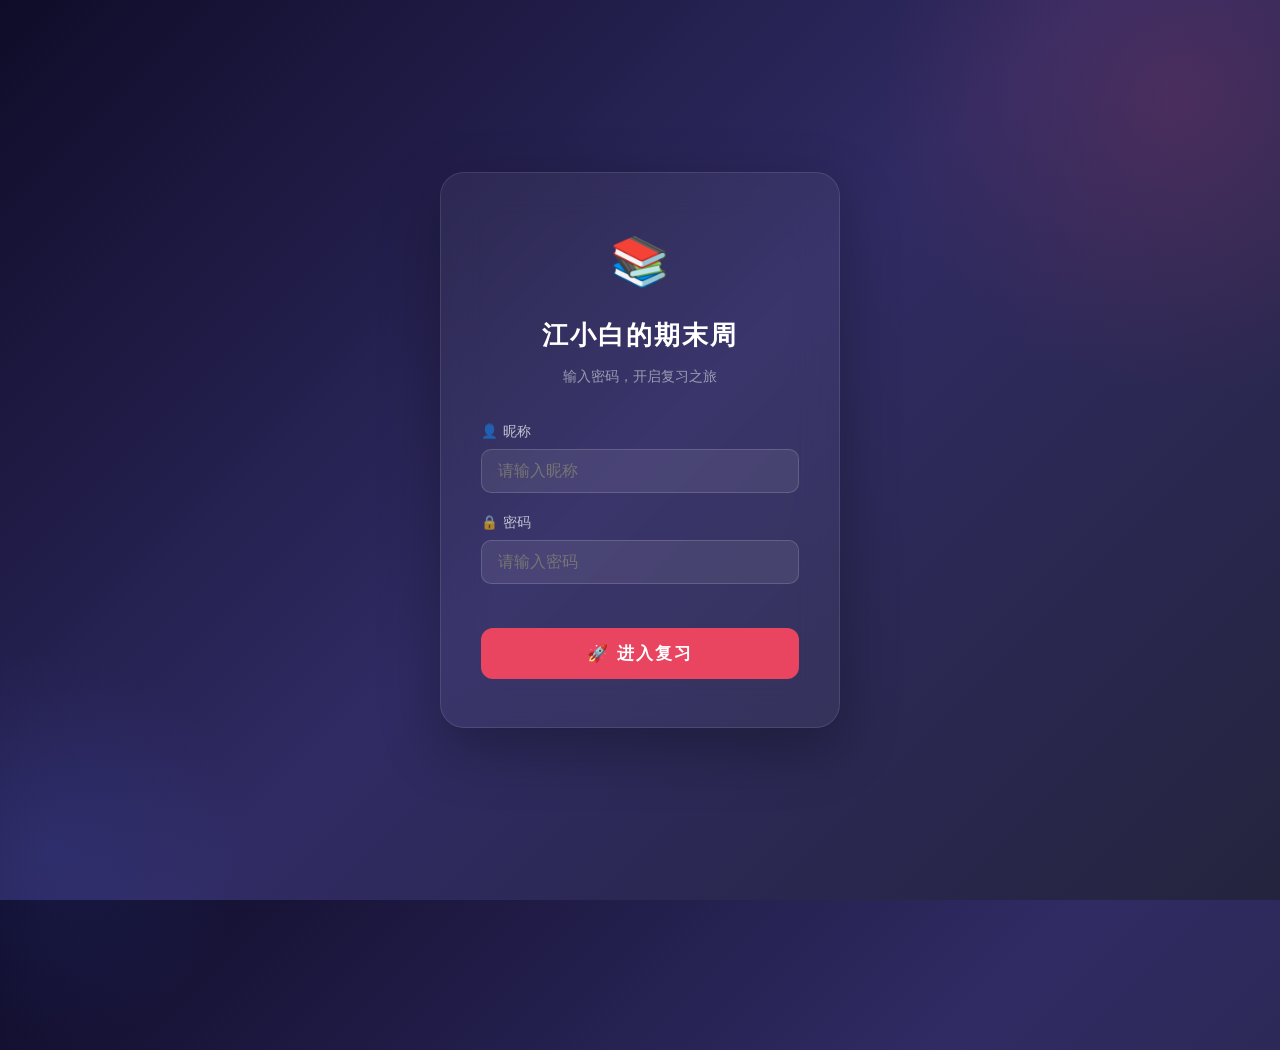
==== login.html @ a962de4c "添加登录页、手机平板自适应、炫酷过渡动画" ====
<!DOCTYPE html>
<html lang="zh-CN">
<head>
<meta charset="UTF-8">
<meta name="viewport" content="width=device-width, initial-scale=1.0">
<title>登录 · 江小白的期末周</title>
<link rel="stylesheet" href="css/style.css">
</head>
<body class="login-page">

<div class="login-card">
  <div class="login-icon">📚</div>
  <h2>江小白的期末周</h2>
  <p class="login-sub">输入密码，开启复习之旅</p>

  <div class="input-group">
    <label>👤 昵称</label>
    <input type="text" id="nickname" placeholder="请输入昵称" autocomplete="off">
  </div>
  <div class="input-group">
    <label>🔒 密码</label>
    <input type="password" id="password" placeholder="请输入密码">
  </div>

  <div class="error-msg" id="errorMsg"></div>

  <button class="login-btn" id="loginBtn" onclick="doLogin()">🚀 进入复习</button>
</div>

<!-- 过渡动画层 -->
<div class="login-overlay" id="overlay" style="display:none;">
  <div class="spark-container" id="sparkContainer"></div>
  <div class="welcome-text" id="welcomeText"></div>
  <div class="loading-ring"></div>
</div>

<script>
function doLogin() {
  const nickname = document.getElementById('nickname').value.trim();
  const password = document.getElementById('password').value;
  const errorMsg = document.getElementById('errorMsg');
  const btn = document.getElementById('loginBtn');

  if (nickname !== '江小白') {
    errorMsg.textContent = '昵称不正确哦～';
    return;
  }
  if (password !== 'jxb123') {
    errorMsg.textContent = '密码错误，再想想～';
    return;
  }

  // 登录成功
  errorMsg.textContent = '';
  btn.disabled = true;
  btn.textContent = '✓ 验证通过';

  // 启动过渡动画
  const overlay = document.getElementById('overlay');
  const welcomeText = document.getElementById('welcomeText');
  const sparkContainer = document.getElementById('sparkContainer');

  overlay.style.display = 'flex';
  welcomeText.textContent = '欢迎回来，江小白 ✨';

  // 生成粒子
  for (let i = 0; i < 40; i++) {
    const spark = document.createElement('span');
    spark.className = 'spark';
    spark.style.left = '50%';
    spark.style.top = '50%';
    spark.style.setProperty('--dx', (Math.random() - 0.5) * 400 + 'px');
    spark.style.setProperty('--dy', (Math.random() - 0.5) * 400 + 'px');
    spark.style.animationDelay = Math.random() * 0.6 + 's';
    spark.style.background = ['#e94560','#4a6cf7','#f59e0b','#10b981','#8b5cf6'][Math.floor(Math.random()*5)];
    sparkContainer.appendChild(spark);
  }

  // 延迟后跳转
  setTimeout(() => {
    overlay.style.opacity = '0';
    overlay.style.transition = 'opacity 0.5s';
    setTimeout(() => {
      sessionStorage.setItem('jxb_logged_in', 'true');
      window.location.href = 'index.html';
    }, 500);
  }, 2200);
}

// 回车登录
document.getElementById('password').addEventListener('keydown', function(e) {
  if (e.key === 'Enter') doLogin();
});
document.getElementById('nickname').addEventListener('keydown', function(e) {
  if (e.key === 'Enter') document.getElementById('password').focus();
});
</script>

</body>
</html>
---- css/style.css ----
/* ========================================
   江小白的期末周 — 全局样式
   ======================================== */

:root {
  --bg: #f0f2f5;
  --card: #ffffff;
  --text: #333;
  --muted: #888;
  --primary: #1a1a2e;
  --accent: #e94560;
  --accent-light: #ff6b81;
  --blue: #4a6cf7;
  --blue-light: #eef1ff;
  --green: #10b981;
  --green-light: #ecfdf5;
  --orange: #f59e0b;
  --orange-light: #fffbeb;
  --purple: #8b5cf6;
  --border: #e5e7eb;
  --shadow: 0 4px 24px rgba(0,0,0,0.06);
  --shadow-hover: 0 12px 40px rgba(0,0,0,0.12);
  --radius: 16px;
  --radius-sm: 10px;
}

/* ---------- Reset ---------- */
*, *::before, *::after { margin: 0; padding: 0; box-sizing: border-box; }

body {
  font-family: -apple-system, BlinkMacSystemFont, "Microsoft YaHei", "PingFang SC", "Segoe UI", sans-serif;
  background: var(--bg);
  color: var(--text);
  line-height: 1.7;
  min-height: 100vh;
}

a { color: inherit; text-decoration: none; }

/* ---------- 通用导航栏 ---------- */
.navbar {
  background: var(--primary);
  color: #fff;
  padding: 0 40px;
  height: 64px;
  display: flex;
  align-items: center;
  justify-content: space-between;
  position: sticky;
  top: 0;
  z-index: 100;
  box-shadow: 0 2px 16px rgba(0,0,0,0.15);
}
.navbar .logo {
  font-size: 1.3em;
  font-weight: 700;
  letter-spacing: 2px;
  display: flex;
  align-items: center;
  gap: 10px;
}
.navbar .logo .icon { font-size: 1.5em; }
.navbar .back-btn {
  background: rgba(255,255,255,0.12);
  color: #fff;
  border: 1px solid rgba(255,255,255,0.2);
  padding: 8px 18px;
  border-radius: 8px;
  font-size: 0.9em;
  cursor: pointer;
  transition: all 0.25s;
  display: flex;
  align-items: center;
  gap: 6px;
}
.navbar .back-btn:hover { background: rgba(255,255,255,0.2); }

/* ---------- 首页 — Hero ---------- */
.hero {
  text-align: center;
  padding: 60px 20px 40px;
  background: linear-gradient(135deg, #1a1a2e 0%, #16213e 50%, #0f3460 100%);
  color: #fff;
  position: relative;
  overflow: hidden;
}
.hero::before {
  content: '';
  position: absolute;
  top: -60px; right: -60px;
  width: 260px; height: 260px;
  background: rgba(233,68,96,0.15);
  border-radius: 50%;
}
.hero::after {
  content: '';
  position: absolute;
  bottom: -40px; left: -40px;
  width: 180px; height: 180px;
  background: rgba(74,108,247,0.12);
  border-radius: 50%;
}
.hero h1 {
  font-size: 2.8em;
  font-weight: 800;
  letter-spacing: 4px;
  position: relative;
  z-index: 1;
}
.hero .subtitle {
  font-size: 1.15em;
  color: rgba(255,255,255,0.7);
  margin-top: 10px;
  position: relative;
  z-index: 1;
  letter-spacing: 1px;
}
.hero .badge-row {
  margin-top: 20px;
  display: flex;
  justify-content: center;
  gap: 12px;
  flex-wrap: wrap;
  position: relative;
  z-index: 1;
}
.hero .badge {
  background: rgba(255,255,255,0.1);
  border: 1px solid rgba(255,255,255,0.2);
  padding: 6px 16px;
  border-radius: 20px;
  font-size: 0.9em;
  color: rgba(255,255,255,0.85);
  backdrop-filter: blur(4px);
}

/* ---------- 科目列表 ---------- */
.container { max-width: 1000px; margin: 0 auto; padding: 0 24px; }
.section-title {
  font-size: 1.4em;
  font-weight: 700;
  margin: 44px 0 20px;
  display: flex;
  align-items: center;
  gap: 10px;
}
.section-title .dot {
  width: 8px; height: 8px;
  background: var(--accent);
  border-radius: 50%;
}

/* 列表表头 */
.list-header {
  display: grid;
  grid-template-columns: 60px 1fr 200px 120px;
  gap: 16px;
  padding: 14px 20px;
  font-size: 0.85em;
  font-weight: 700;
  color: var(--muted);
  text-transform: uppercase;
  letter-spacing: 0.5px;
  border-bottom: 2px solid var(--border);
}

/* 列表行 */
.subject-list {
  list-style: none;
  margin-bottom: 48px;
}

.subject-item {
  display: grid;
  grid-template-columns: 60px 1fr 200px 120px;
  gap: 16px;
  align-items: center;
  padding: 18px 20px;
  background: var(--card);
  border-bottom: 1px solid var(--border);
  transition: all 0.2s;
  text-decoration: none;
  color: inherit;
}
.subject-item:hover {
  background: #fafbfc;
  box-shadow: inset 3px 0 0 var(--accent);
}
.subject-item.disabled {
  opacity: 0.45;
  pointer-events: none;
  cursor: default;
}
.subject-item.disabled:hover {
  background: var(--card);
  box-shadow: none;
}

.subject-item .seq {
  font-size: 1.2em;
  font-weight: 800;
  color: var(--muted);
}
.subject-item .seq.done { color: var(--green); }

.subject-item .info h3 {
  font-size: 1.05em;
  font-weight: 700;
  margin-bottom: 4px;
  display: flex;
  align-items: center;
  gap: 8px;
}
.subject-item .info h3 .icon { font-size: 1.2em; }
.subject-item .info .desc {
  font-size: 0.84em;
  color: var(--muted);
  line-height: 1.5;
}
.subject-item .tags {
  display: flex;
  flex-wrap: wrap;
  gap: 5px;
}
.subject-item .tag {
  font-size: 0.75em;
  padding: 3px 10px;
  border-radius: 14px;
  background: #f3f4f6;
  color: #666;
  white-space: nowrap;
}
.subject-item .action .btn {
  display: inline-block;
  padding: 8px 18px;
  border-radius: 8px;
  font-size: 0.85em;
  font-weight: 600;
  cursor: pointer;
  border: none;
  transition: all 0.2s;
  white-space: nowrap;
}
.btn-primary {
  background: var(--accent);
  color: #fff;
}
.btn-primary:hover { background: #d63850; }
.btn-disabled {
  background: #e5e7eb;
  color: #999;
  cursor: not-allowed;
}

/* ---------- 页脚 ---------- */
.footer {
  text-align: center;
  padding: 32px;
  color: var(--muted);
  font-size: 0.85em;
  border-top: 1px solid var(--border);
  margin-top: 24px;
}

/* ========== 详情页布局 ========== */
.detail-layout { display: flex; min-height: calc(100vh - 64px); }

/* 侧边栏 */
.sidebar {
  width: 260px;
  background: #fff;
  border-right: 1px solid var(--border);
  padding: 24px 16px;
  position: sticky;
  top: 64px;
  height: calc(100vh - 64px);
  overflow-y: auto;
  flex-shrink: 0;
}
.sidebar h4 {
  font-size: 0.85em;
  text-transform: uppercase;
  letter-spacing: 1px;
  color: var(--muted);
  margin-bottom: 12px;
}
.sidebar a {
  display: block;
  padding: 7px 12px;
  border-radius: 6px;
  font-size: 0.9em;
  color: #555;
  transition: all 0.15s;
  margin-bottom: 2px;
}
.sidebar a:hover, .sidebar a.active {
  background: var(--blue-light);
  color: var(--blue);
  font-weight: 600;
}

/* 正文区 */
.content {
  flex: 1;
  max-width: 900px;
  padding: 40px 48px;
  background: #fff;
  min-height: 100vh;
}
.content h1 {
  font-size: 2em;
  border-bottom: 3px solid var(--accent);
  padding-bottom: 12px;
  margin-bottom: 12px;
}
.content h2 {
  font-size: 1.4em;
  margin: 40px 0 16px;
  padding-bottom: 8px;
  border-bottom: 1px solid var(--border);
}
.content h3 { font-size: 1.15em; margin: 28px 0 10px; color: #0f3460; }
.content h4 { margin: 18px 0 8px; }
.content p { margin: 8px 0; }
.content ul, .content ol { padding-left: 24px; margin: 8px 0; }
.content li { margin: 3px 0; }
.content strong { color: #000; }

/* 表格 */
.content table {
  width: 100%;
  border-collapse: collapse;
  margin: 14px 0 20px;
  font-size: 0.93em;
}
.content th {
  background: #1a1a2e;
  color: #fff;
  padding: 10px 14px;
  text-align: left;
  font-weight: 600;
}
.content td {
  padding: 8px 14px;
  border-bottom: 1px solid var(--border);
}
.content tr:nth-child(even) td { background: #f8f9fa; }

/* 代码 */
.content code {
  background: #f0f0f0;
  padding: 2px 7px;
  border-radius: 3px;
  font-family: "Cascadia Code", "Fira Code", Consolas, monospace;
  font-size: 0.88em;
  color: #d63384;
}
.content pre {
  background: #1e1e2e;
  color: #cdd6f4;
  padding: 18px 22px;
  border-radius: 10px;
  overflow-x: auto;
  margin: 14px 0 22px;
  line-height: 1.6;
  font-size: 0.88em;
}
.content pre code { background: none; padding: 0; color: inherit; }

.content blockquote {
  border-left: 4px solid var(--accent);
  background: #fef5f7;
  padding: 12px 18px;
  margin: 18px 0;
  color: #666;
  font-size: 0.93em;
  border-radius: 0 8px 8px 0;
}

/* 回到顶部 */
.back-top {
  position: fixed;
  bottom: 30px; right: 30px;
  width: 44px; height: 44px;
  background: var(--accent);
  color: #fff;
  border: none;
  border-radius: 50%;
  cursor: pointer;
  font-size: 1.2em;
  box-shadow: 0 4px 14px rgba(233,68,96,0.4);
  z-index: 200;
  display: none;
  align-items: center;
  justify-content: center;
  transition: transform 0.2s;
}
.back-top.show { display: flex; }
.back-top:hover { transform: scale(1.1); }

/* ========== 登录页 ========== */
.login-page {
  min-height: 100vh;
  display: flex;
  align-items: center;
  justify-content: center;
  background: linear-gradient(135deg, #0f0c29, #302b63, #24243e);
  font-family: -apple-system, BlinkMacSystemFont, "Microsoft YaHei", sans-serif;
  overflow: hidden;
  position: relative;
}
.login-page::before {
  content: ''; position: absolute;
  width: 600px; height: 600px;
  background: radial-gradient(circle, rgba(233,68,96,0.15), transparent 70%);
  top: -200px; right: -200px; border-radius: 50%;
}
.login-page::after {
  content: ''; position: absolute;
  width: 400px; height: 400px;
  background: radial-gradient(circle, rgba(74,108,247,0.12), transparent 70%);
  bottom: -150px; left: -150px; border-radius: 50%;
}

.login-card {
  background: rgba(255,255,255,0.05);
  backdrop-filter: blur(20px);
  border: 1px solid rgba(255,255,255,0.1);
  border-radius: 24px;
  padding: 48px 40px;
  width: 400px;
  max-width: 90vw;
  text-align: center;
  position: relative;
  z-index: 1;
  box-shadow: 0 20px 60px rgba(0,0,0,0.3);
}
.login-card .login-icon { font-size: 3em; margin-bottom: 12px; }
.login-card h2 {
  color: #fff;
  font-size: 1.6em;
  margin-bottom: 6px;
  letter-spacing: 2px;
}
.login-card .login-sub {
  color: rgba(255,255,255,0.5);
  font-size: 0.9em;
  margin-bottom: 32px;
}
.login-card .input-group {
  margin-bottom: 18px;
  text-align: left;
}
.login-card .input-group label {
  display: block;
  color: rgba(255,255,255,0.7);
  font-size: 0.85em;
  margin-bottom: 6px;
  letter-spacing: 0.5px;
}
.login-card .input-group input {
  width: 100%;
  padding: 12px 16px;
  background: rgba(255,255,255,0.08);
  border: 1px solid rgba(255,255,255,0.15);
  border-radius: 10px;
  color: #fff;
  font-size: 1em;
  outline: none;
  transition: all 0.3s;
}
.login-card .input-group input:focus {
  border-color: var(--accent);
  background: rgba(255,255,255,0.12);
  box-shadow: 0 0 20px rgba(233,68,96,0.2);
}
.login-card .login-btn {
  width: 100%;
  padding: 14px;
  background: var(--accent);
  color: #fff;
  border: none;
  border-radius: 12px;
  font-size: 1.05em;
  font-weight: 700;
  cursor: pointer;
  letter-spacing: 2px;
  transition: all 0.3s;
  margin-top: 6px;
}
.login-card .login-btn:hover {
  background: #ff6b81;
  transform: translateY(-2px);
  box-shadow: 0 10px 30px rgba(233,68,96,0.4);
}
.login-card .login-btn:disabled {
  opacity: 0.6; cursor: not-allowed; transform: none;
}
.login-card .error-msg {
  color: #ff6b81;
  font-size: 0.85em;
  min-height: 20px;
  margin-top: 6px;
}

/* 登录过渡动画 */
.login-overlay {
  position: fixed; inset: 0;
  background: #0f0c29;
  z-index: 9999;
  display: flex;
  flex-direction: column;
  align-items: center;
  justify-content: center;
  animation: overlayIn 0.6s ease-out;
}
@keyframes overlayIn {
  from { opacity: 0; }
  to { opacity: 1; }
}
.login-overlay .welcome-text {
  font-size: 2.8em;
  font-weight: 800;
  color: #fff;
  letter-spacing: 4px;
  animation: textZoom 0.8s cubic-bezier(0.175, 0.885, 0.32, 1.275);
}
@keyframes textZoom {
  from { transform: scale(0.3); opacity: 0; }
  to { transform: scale(1); opacity: 1; }
}
.login-overlay .spark-container {
  position: absolute; inset: 0;
  pointer-events: none; overflow: hidden;
}
.login-overlay .spark {
  position: absolute;
  width: 6px; height: 6px;
  background: var(--accent);
  border-radius: 50%;
  animation: sparkFly 1.5s ease-out forwards;
}
@keyframes sparkFly {
  0% { transform: translate(0,0) scale(1); opacity: 1; }
  100% { transform: translate(var(--dx), var(--dy)) scale(0); opacity: 0; }
}
.login-overlay .loading-ring {
  width: 50px; height: 50px;
  border: 3px solid rgba(255,255,255,0.1);
  border-top-color: var(--accent);
  border-radius: 50%;
  margin-top: 24px;
  animation: spin 0.8s linear infinite;
}
@keyframes spin { to { transform: rotate(360deg); } }

/* ========== 响应式 ========== */

/* 平板 (768px - 1024px) */
@media (max-width: 1024px) {
  .detail-layout { flex-direction: column; }
  .sidebar {
    position: static;
    width: 100%; height: auto; max-height: 200px;
    display: flex; flex-wrap: wrap; gap: 4px;
    padding: 12px 16px;
    border-right: none;
    border-bottom: 1px solid var(--border);
    overflow-y: auto;
  }
  .sidebar h4 { width: 100%; margin-bottom: 4px; }
  .sidebar a {
    font-size: 0.8em; padding: 4px 10px;
    white-space: nowrap;
  }
  .content { max-width: 100%; padding: 28px 24px; }
  .list-header { display: none; }
  .subject-item {
    grid-template-columns: 40px 1fr 80px;
    gap: 8px; padding: 14px 12px;
  }
  .subject-item .tags { display: none; }
  .hero h1 { font-size: 2.2em; }
  .hero { padding: 40px 16px 30px; }
  .login-card { padding: 36px 28px; }
}

/* 手机 (<768px) */
@media (max-width: 768px) {
  .hero h1 { font-size: 1.6em; letter-spacing: 1px; }
  .hero .subtitle { font-size: 0.9em; }
  .hero { padding: 32px 16px 24px; }
  .hero .badge-row { gap: 6px; }
  .hero .badge { font-size: 0.75em; padding: 4px 10px; }

  .container { padding: 0 12px; }
  .section-title { font-size: 1.1em; margin: 28px 0 14px; }

  .subject-item {
    grid-template-columns: 36px 1fr 64px;
    gap: 6px; padding: 12px 10px;
  }
  .subject-item .seq { font-size: 1em; }
  .subject-item .info h3 { font-size: 0.9em; }
  .subject-item .info .desc { font-size: 0.75em; }
  .subject-item .action .btn { padding: 6px 12px; font-size: 0.75em; }

  .navbar { padding: 0 12px; height: 56px; }
  .navbar .logo { font-size: 1em; letter-spacing: 1px; }
  .navbar .back-btn { padding: 6px 12px; font-size: 0.8em; }

  .sidebar {
    display: flex; max-height: 160px;
    padding: 8px 10px; gap: 2px;
    flex-wrap: wrap;
  }
  .sidebar a { font-size: 0.75em; padding: 3px 8px; border-radius: 4px; }
  .sidebar h4 { font-size: 0.75em; }

  .content {
    padding: 20px 14px;
    font-size: 0.92em;
  }
  .content h1 { font-size: 1.4em; }
  .content h2 { font-size: 1.15em; margin: 24px 0 10px; }
  .content h3 { font-size: 1em; margin: 18px 0 8px; }
  .content h4 { font-size: 0.9em; }
  .content pre { padding: 12px 14px; font-size: 0.8em; border-radius: 6px; }
  .content table { font-size: 0.8em; }
  .content th, .content td { padding: 6px 8px; }
  .content ul, .content ol { padding-left: 18px; }

  /* 表格横向滚动 */
  .content table {
    display: block; overflow-x: auto;
    -webkit-overflow-scrolling: touch;
  }

  .exercises-section { padding: 0; }
  .exercises-section h3 { font-size: 1em; }
  .exercises-section h4 { font-size: 0.85em; }

  .login-card { padding: 28px 20px; width: 95vw; }
  .login-card h2 { font-size: 1.3em; }
  .login-card .login-icon { font-size: 2.2em; }
  .login-overlay .welcome-text { font-size: 1.8em; letter-spacing: 2px; }

  .back-top { bottom: 16px; right: 16px; width: 38px; height: 38px; font-size: 1em; }
  .footer { padding: 20px; font-size: 0.75em; }
}
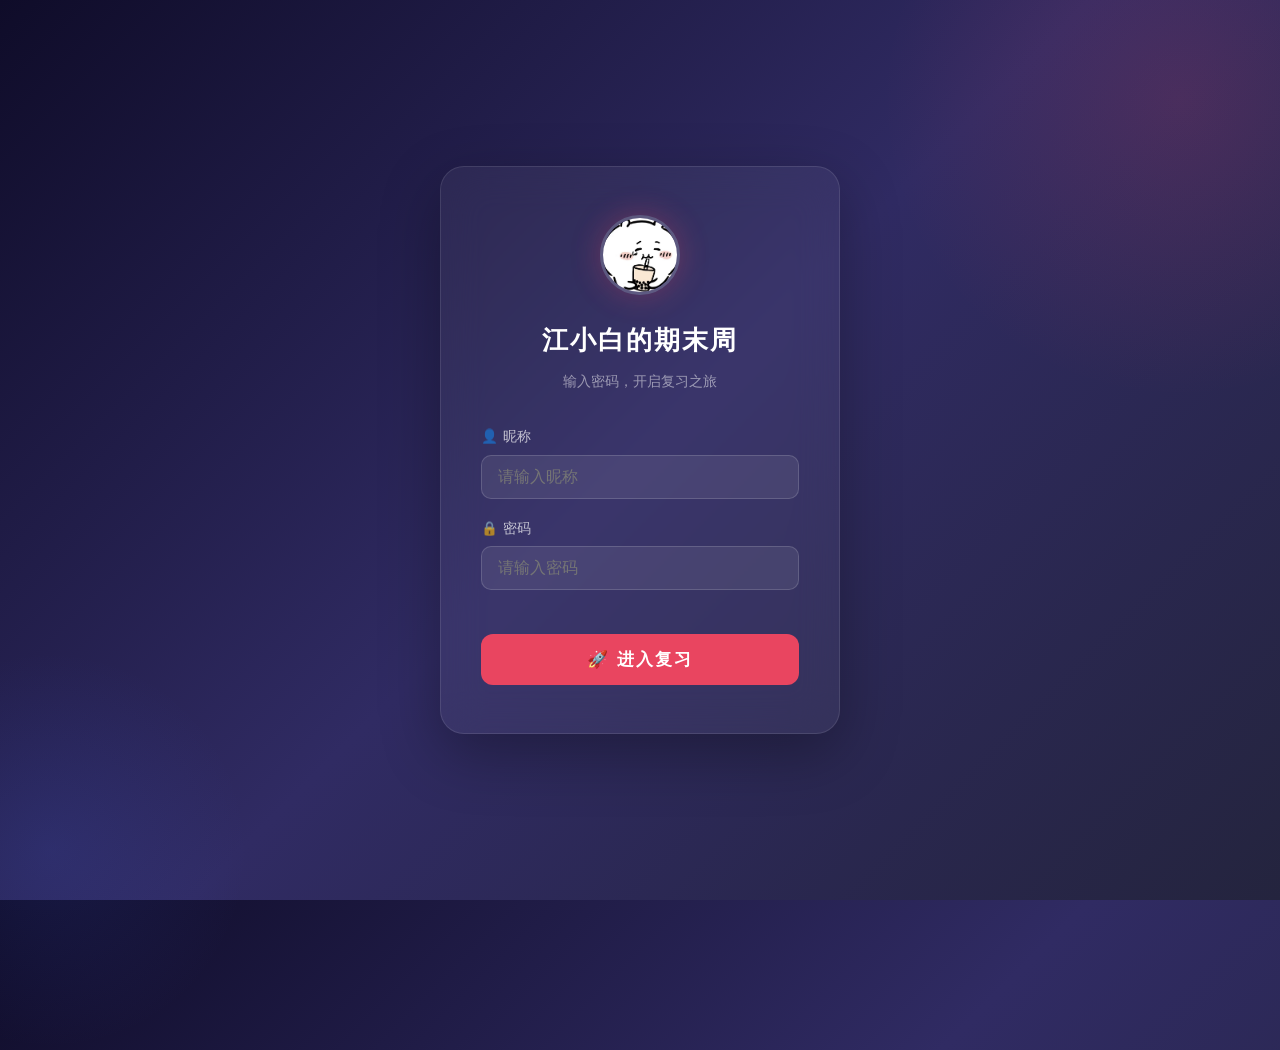
==== commit 4c189f53: "添加头像：登录页、导航栏、欢迎动画" ====
--- a/login.html
+++ b/login.html
@@ -9,7 +9,7 @@
 <body class="login-page">
 
 <div class="login-card">
-  <div class="login-icon">📚</div>
+  <img src="img/avatar.jpg" alt="江小白" class="login-avatar">
   <h2>江小白的期末周</h2>
   <p class="login-sub">输入密码，开启复习之旅</p>
 
@@ -30,6 +30,7 @@
 <!-- 过渡动画层 -->
 <div class="login-overlay" id="overlay" style="display:none;">
   <div class="spark-container" id="sparkContainer"></div>
+  <img src="img/avatar.jpg" alt="江小白" style="width:90px;height:90px;border-radius:50%;object-fit:cover;border:3px solid rgba(255,255,255,0.3);margin-bottom:16px;box-shadow:0 0 40px rgba(233,68,96,0.4);">
   <div class="welcome-text" id="welcomeText"></div>
   <div class="loading-ring"></div>
 </div>
--- a/css/style.css
+++ b/css/style.css
@@ -60,6 +60,13 @@
   gap: 10px;
 }
 .navbar .logo .icon { font-size: 1.5em; }
+.navbar .nav-avatar {
+  width: 32px; height: 32px;
+  border-radius: 50%;
+  object-fit: cover;
+  margin-right: 8px;
+  vertical-align: middle;
+}
 .navbar .back-btn {
   background: rgba(255,255,255,0.12);
   color: #fff;
@@ -436,6 +443,14 @@
   box-shadow: 0 20px 60px rgba(0,0,0,0.3);
 }
 .login-card .login-icon { font-size: 3em; margin-bottom: 12px; }
+.login-card .login-avatar {
+  width: 80px; height: 80px;
+  border-radius: 50%;
+  object-fit: cover;
+  border: 3px solid rgba(255,255,255,0.2);
+  box-shadow: 0 0 30px rgba(233,68,96,0.3);
+  margin-bottom: 16px;
+}
 .login-card h2 {
   color: #fff;
   font-size: 1.6em;
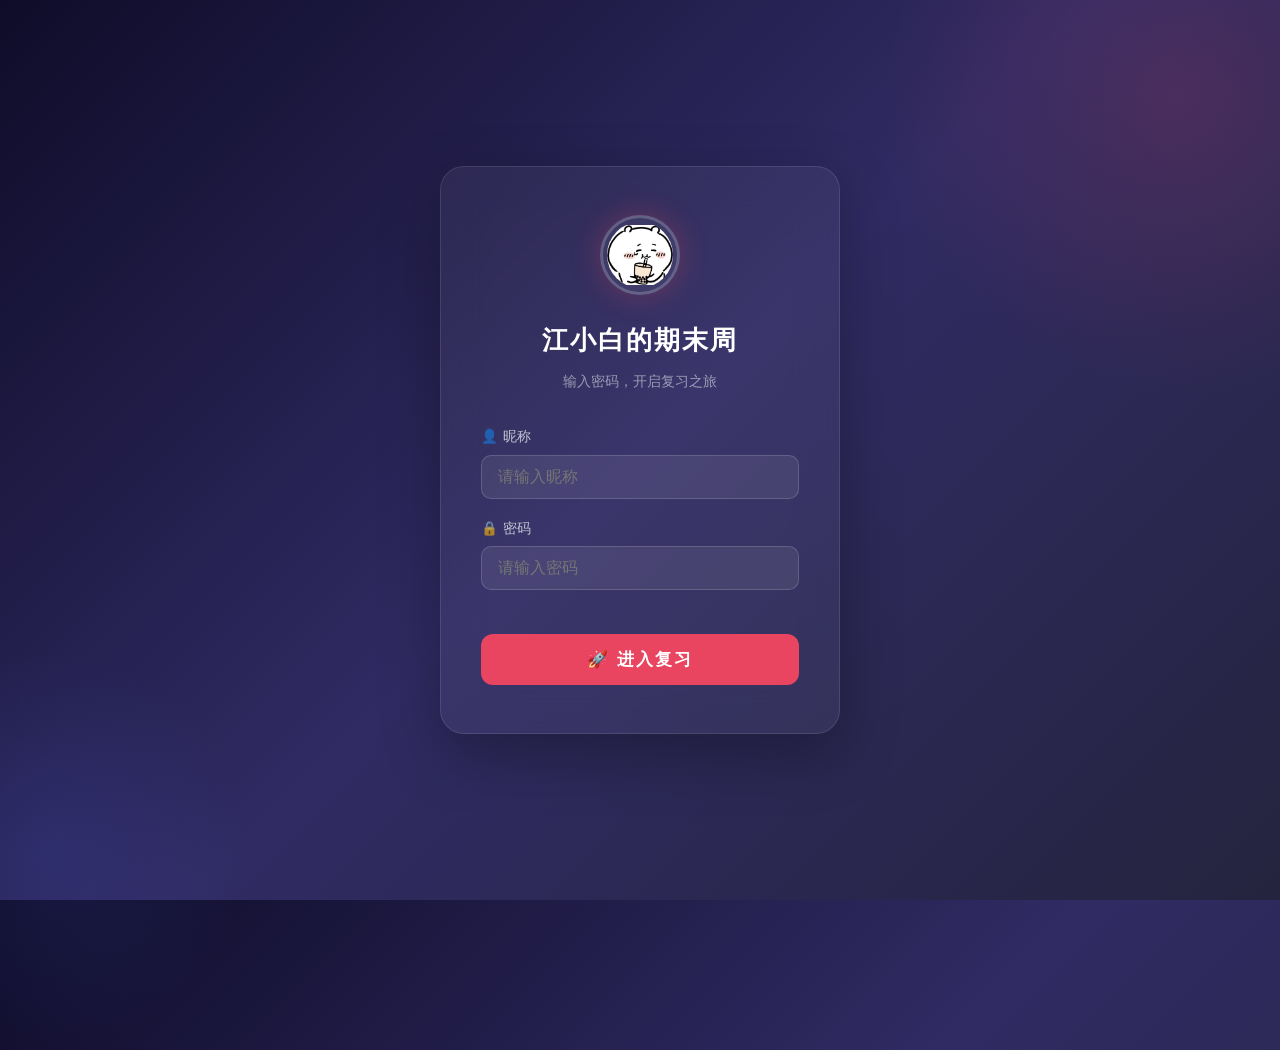
==== commit 5bbbdb5a: "全屏电影级过渡动画：星空+流星+三小只弹跳+光环旋转+渐出；修复头像裁剪" ====
--- a/login.html
+++ b/login.html
@@ -27,12 +27,36 @@
   <button class="login-btn" id="loginBtn" onclick="doLogin()">🚀 进入复习</button>
 </div>
 
-<!-- 过渡动画层 -->
-<div class="login-overlay" id="overlay" style="display:none;">
-  <div class="spark-container" id="sparkContainer"></div>
-  <img src="img/avatar.jpg" alt="江小白" style="width:90px;height:90px;border-radius:50%;object-fit:cover;border:3px solid rgba(255,255,255,0.3);margin-bottom:16px;box-shadow:0 0 40px rgba(233,68,96,0.4);">
-  <div class="welcome-text" id="welcomeText"></div>
-  <div class="loading-ring"></div>
+<!-- 全屏过渡动画 -->
+<div class="cinematic-overlay" id="overlay" style="display:none;">
+  <div class="starfield" id="starfield"></div>
+  <div class="cinematic-content">
+    <!-- 头像 -->
+    <div class="cinema-avatar-wrap">
+      <div class="avatar-ring"></div>
+      <img src="img/avatar.jpg" alt="江小白" class="cinema-avatar">
+    </div>
+    <!-- 欢迎文字 -->
+    <div class="cinema-title" id="welcomeText"></div>
+    <div class="cinema-sub">三小只前来助阵，期末必过！</div>
+    <!-- 三小只 -->
+    <div class="chiikawa-stage">
+      <div class="chiikawa char1">
+        <div class="chii-card"><img src="img/chiikawa.jpg" alt="吉伊"></div>
+        <span class="chii-label">吉伊</span>
+      </div>
+      <div class="chiikawa char2">
+        <div class="chii-card"><img src="img/hachiware.jpg" alt="小八"></div>
+        <span class="chii-label">小八</span>
+      </div>
+      <div class="chiikawa char3">
+        <div class="chii-card"><img src="img/usagi.jpg" alt="乌萨奇"></div>
+        <span class="chii-label">乌萨奇</span>
+      </div>
+    </div>
+    <!-- 进度条 -->
+    <div class="cinema-progress"><div class="cinema-progress-fill"></div></div>
+  </div>
 </div>
 
 <script>
@@ -56,36 +80,44 @@
   btn.disabled = true;
   btn.textContent = '✓ 验证通过';
 
-  // 启动过渡动画
+  // 启动全屏电影级过渡动画
   const overlay = document.getElementById('overlay');
   const welcomeText = document.getElementById('welcomeText');
-  const sparkContainer = document.getElementById('sparkContainer');
+  const starfield = document.getElementById('starfield');
 
   overlay.style.display = 'flex';
   welcomeText.textContent = '欢迎回来，江小白 ✨';
 
-  // 生成粒子
-  for (let i = 0; i < 40; i++) {
-    const spark = document.createElement('span');
-    spark.className = 'spark';
-    spark.style.left = '50%';
-    spark.style.top = '50%';
-    spark.style.setProperty('--dx', (Math.random() - 0.5) * 400 + 'px');
-    spark.style.setProperty('--dy', (Math.random() - 0.5) * 400 + 'px');
-    spark.style.animationDelay = Math.random() * 0.6 + 's';
-    spark.style.background = ['#e94560','#4a6cf7','#f59e0b','#10b981','#8b5cf6'][Math.floor(Math.random()*5)];
-    sparkContainer.appendChild(spark);
+  // 150颗星星
+  for (let i = 0; i < 150; i++) {
+    const star = document.createElement('span');
+    star.className = 'star';
+    star.style.left = Math.random() * 100 + '%';
+    star.style.top = Math.random() * 100 + '%';
+    star.style.width = star.style.height = (1 + Math.random() * 3) + 'px';
+    star.style.setProperty('--dur', (1.5 + Math.random() * 3) + 's');
+    star.style.setProperty('--delay', Math.random() * 3 + 's');
+    starfield.appendChild(star);
   }
 
-  // 延迟后跳转
+  // 8颗流星
+  for (let i = 0; i < 8; i++) {
+    const meteor = document.createElement('span');
+    meteor.className = 'shooting-star';
+    meteor.style.left = (20 + Math.random() * 60) + '%';
+    meteor.style.top = Math.random() * 40 + '%';
+    meteor.style.setProperty('--delay', (i * 0.4 + Math.random()) + 's');
+    starfield.appendChild(meteor);
+  }
+
+  // 3.6秒后淡出跳转
   setTimeout(() => {
-    overlay.style.opacity = '0';
-    overlay.style.transition = 'opacity 0.5s';
+    overlay.classList.add('fadeout');
     setTimeout(() => {
       sessionStorage.setItem('jxb_logged_in', 'true');
       window.location.href = 'index.html';
-    }, 500);
-  }, 2200);
+    }, 600);
+  }, 3600);
 }
 
 // 回车登录
--- a/css/style.css
+++ b/css/style.css
@@ -63,7 +63,8 @@
 .navbar .nav-avatar {
   width: 32px; height: 32px;
   border-radius: 50%;
-  object-fit: cover;
+  object-fit: contain;
+  background: rgba(255,255,255,0.1);
   margin-right: 8px;
   vertical-align: middle;
 }
@@ -446,7 +447,9 @@
 .login-card .login-avatar {
   width: 80px; height: 80px;
   border-radius: 50%;
-  object-fit: cover;
+  object-fit: contain;
+  background: rgba(255,255,255,0.05);
+  padding: 4px;
   border: 3px solid rgba(255,255,255,0.2);
   box-shadow: 0 0 30px rgba(233,68,96,0.3);
   margin-bottom: 16px;
@@ -518,56 +521,206 @@
   margin-top: 6px;
 }
 
-/* 登录过渡动画 */
-.login-overlay {
+/* ========== 全屏电影级过渡动画 ========== */
+.cinematic-overlay {
   position: fixed; inset: 0;
-  background: #0f0c29;
+  background: radial-gradient(ellipse at center, #1a1040 0%, #0a0820 60%, #000010 100%);
   z-index: 9999;
   display: flex;
-  flex-direction: column;
   align-items: center;
   justify-content: center;
-  animation: overlayIn 0.6s ease-out;
-}
-@keyframes overlayIn {
-  from { opacity: 0; }
-  to { opacity: 1; }
-}
-.login-overlay .welcome-text {
-  font-size: 2.8em;
-  font-weight: 800;
-  color: #fff;
-  letter-spacing: 4px;
-  animation: textZoom 0.8s cubic-bezier(0.175, 0.885, 0.32, 1.275);
-}
-@keyframes textZoom {
-  from { transform: scale(0.3); opacity: 0; }
-  to { transform: scale(1); opacity: 1; }
-}
-.login-overlay .spark-container {
+  overflow: hidden;
+}
+.cinematic-overlay.fadeout {
+  animation: cinemaOut 0.6s ease-in forwards;
+}
+@keyframes cinemaOut {
+  to { opacity: 0; transform: scale(1.05); filter: blur(10px); }
+}
+
+/* 星空背景 */
+.starfield {
   position: absolute; inset: 0;
-  pointer-events: none; overflow: hidden;
-}
-.login-overlay .spark {
+  pointer-events: none;
+}
+.star {
   position: absolute;
-  width: 6px; height: 6px;
-  background: var(--accent);
-  border-radius: 50%;
-  animation: sparkFly 1.5s ease-out forwards;
-}
-@keyframes sparkFly {
-  0% { transform: translate(0,0) scale(1); opacity: 1; }
-  100% { transform: translate(var(--dx), var(--dy)) scale(0); opacity: 0; }
-}
-.login-overlay .loading-ring {
-  width: 50px; height: 50px;
-  border: 3px solid rgba(255,255,255,0.1);
+  background: #fff;
+  border-radius: 50%;
+  animation: starTwinkle var(--dur) ease-in-out infinite;
+  animation-delay: var(--delay);
+}
+@keyframes starTwinkle {
+  0%,100% { opacity: 0.2; transform: scale(1); }
+  50% { opacity: 1; transform: scale(1.8); }
+}
+.shooting-star {
+  position: absolute;
+  width: 3px; height: 3px;
+  background: #fff;
+  border-radius: 50%;
+  animation: shoot 2s ease-out infinite;
+  animation-delay: var(--delay);
+}
+.shooting-star::after {
+  content: '';
+  position: absolute;
+  top: 50%; right: 100%;
+  width: 60px; height: 1px;
+  background: linear-gradient(to left, #fff, transparent);
+  transform: translateY(-50%);
+}
+@keyframes shoot {
+  0% { transform: translate(0,0); opacity: 0; }
+  10% { opacity: 1; }
+  100% { transform: translate(-300px, 200px); opacity: 0; }
+}
+
+/* 居中内容 */
+.cinematic-content {
+  display: flex; flex-direction: column;
+  align-items: center; gap: 20px;
+  position: relative; z-index: 1;
+}
+
+/* 头像光环 */
+.cinema-avatar-wrap {
+  position: relative;
+  animation: avatarEntry 0.8s cubic-bezier(0.175, 0.885, 0.32, 1.275);
+}
+@keyframes avatarEntry {
+  0% { transform: scale(0) rotate(-180deg); opacity: 0; }
+  100% { transform: scale(1) rotate(0); opacity: 1; }
+}
+.avatar-ring {
+  position: absolute; inset: -12px;
+  border-radius: 50%;
+  border: 2px solid transparent;
   border-top-color: var(--accent);
-  border-radius: 50%;
-  margin-top: 24px;
-  animation: spin 0.8s linear infinite;
-}
-@keyframes spin { to { transform: rotate(360deg); } }
+  border-right-color: var(--blue);
+  animation: ringSpin 2s linear infinite;
+}
+@keyframes ringSpin { to { transform: rotate(360deg); } }
+.avatar-ring::after {
+  content: ''; position: absolute; inset: -6px;
+  border-radius: 50%;
+  border: 1.5px solid transparent;
+  border-bottom-color: rgba(255,255,255,0.4);
+  border-left-color: rgba(255,255,255,0.3);
+  animation: ringSpin 3s linear infinite reverse;
+}
+.cinema-avatar {
+  width: 100px; height: 100px;
+  border-radius: 50%; object-fit: contain;
+  background: rgba(255,255,255,0.05);
+  padding: 6px;
+  border: 3px solid rgba(255,255,255,0.2);
+  box-shadow: 0 0 50px rgba(233,68,96,0.5), 0 0 100px rgba(74,108,247,0.25);
+}
+
+/* 标题 */
+.cinema-title {
+  font-size: 3em; font-weight: 900;
+  color: #fff;
+  letter-spacing: 6px;
+  text-shadow: 0 0 60px rgba(255,255,255,0.5), 0 0 120px rgba(233,68,96,0.4);
+  animation: titleReveal 1s 0.4s cubic-bezier(0.175, 0.885, 0.32, 1.275) both;
+}
+@keyframes titleReveal {
+  0% { transform: translateY(40px) scale(0.5); opacity: 0; filter: blur(10px); }
+  100% { transform: translateY(0) scale(1); opacity: 1; filter: blur(0); }
+}
+.cinema-sub {
+  font-size: 1.1em;
+  color: rgba(255,255,255,0.5);
+  letter-spacing: 3px;
+  animation: titleReveal 1s 0.7s cubic-bezier(0.175, 0.885, 0.32, 1.275) both;
+}
+
+/* 三小只舞台 */
+.chiikawa-stage {
+  display: flex; gap: 32px;
+  margin-top: 12px;
+}
+.chiikawa {
+  display: flex; flex-direction: column;
+  align-items: center; gap: 10px;
+  animation: charEntrance 0.8s cubic-bezier(0.175, 0.885, 0.32, 1.275) both;
+}
+.char1 { animation-delay: 1.0s; }
+.char2 { animation-delay: 1.3s; }
+.char3 { animation-delay: 1.6s; }
+@keyframes charEntrance {
+  0% { transform: translateY(100px) rotate(-20deg) scale(0); opacity: 0; }
+  60% { transform: translateY(-15px) rotate(5deg) scale(1.15); }
+  80% { transform: translateY(4px) rotate(-2deg); }
+  100% { transform: translateY(0) rotate(0) scale(1); opacity: 1; }
+}
+.chii-card {
+  width: 80px; height: 80px;
+  border-radius: 50%;
+  padding: 3px;
+  background: linear-gradient(135deg, rgba(255,255,255,0.25), rgba(255,255,255,0.05));
+  box-shadow: 0 8px 32px rgba(0,0,0,0.3);
+  animation: cardFloat 2s ease-in-out infinite;
+}
+.char1 .chii-card { animation-delay: 0s; }
+.char2 .chii-card { animation-delay: 0.3s; }
+.char3 .chii-card { animation-delay: 0.6s; }
+@keyframes cardFloat {
+  0%,100% { transform: translateY(0); }
+  50% { transform: translateY(-10px); }
+}
+.chii-card img {
+  width: 100%; height: 100%;
+  border-radius: 50%; object-fit: cover;
+  border: 2px solid rgba(255,255,255,0.3);
+}
+.chii-label {
+  color: rgba(255,255,255,0.6);
+  font-size: 0.85em;
+  letter-spacing: 2px;
+  font-weight: 600;
+  animation: labelFade 0.6s 2s ease-out both;
+}
+@keyframes labelFade {
+  from { opacity: 0; transform: translateY(8px); }
+  to { opacity: 1; transform: translateY(0); }
+}
+
+/* 底部进度条 */
+.cinema-progress {
+  width: 200px; height: 3px;
+  background: rgba(255,255,255,0.1);
+  border-radius: 2px;
+  margin-top: 8px;
+  overflow: hidden;
+}
+.cinema-progress-fill {
+  height: 100%;
+  background: linear-gradient(90deg, var(--accent), var(--blue), var(--accent));
+  background-size: 200% 100%;
+  border-radius: 2px;
+  animation: progressFill 3.5s ease-in-out forwards, progressShimmer 1s linear infinite;
+}
+@keyframes progressFill {
+  from { width: 0; }
+  to { width: 100%; }
+}
+@keyframes progressShimmer {
+  from { background-position: 200% 0; }
+  to { background-position: -200% 0; }
+}
+
+/* 手机适配 */
+@media (max-width: 600px) {
+  .cinema-avatar { width: 70px; height: 70px; }
+  .cinema-title { font-size: 1.6em; letter-spacing: 3px; }
+  .cinema-sub { font-size: 0.85em; letter-spacing: 1px; }
+  .chiikawa-stage { gap: 16px; }
+  .chii-card { width: 56px; height: 56px; }
+  .chii-label { font-size: 0.7em; }
+}
 
 /* ========== 响应式 ========== */
 
